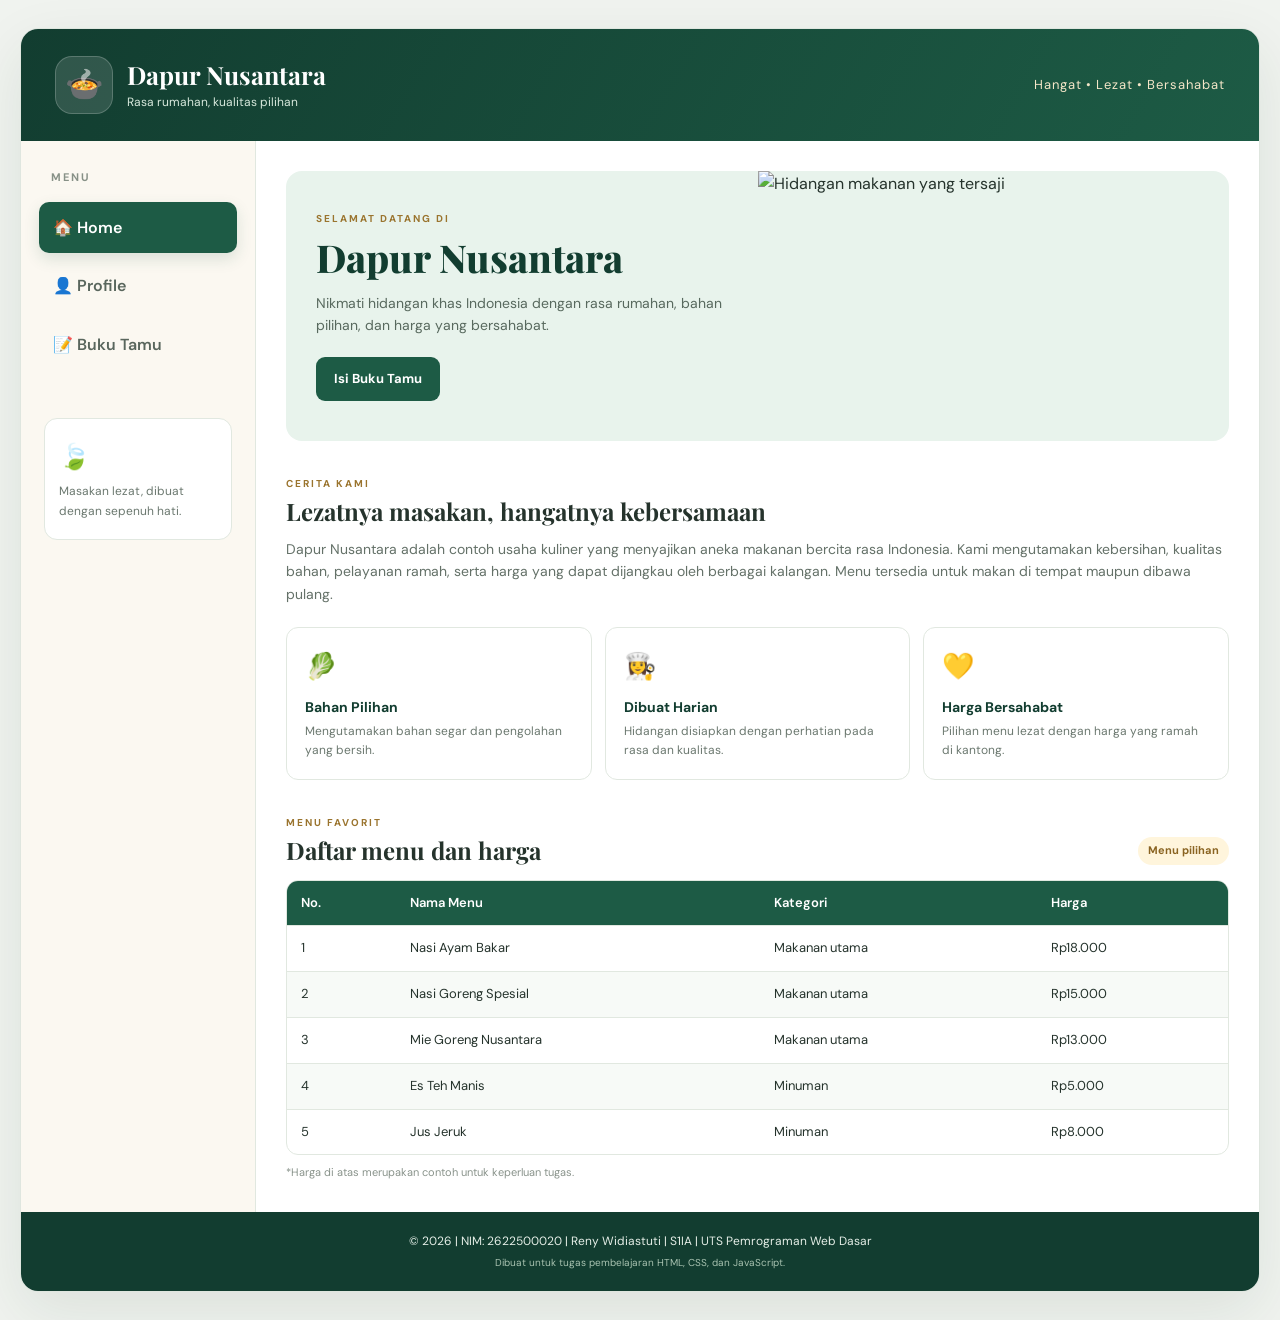
==== pertemuan-08/index.html @ 3491d7ad "membuat website dan menambahkan readme pada p8" ====
<!DOCTYPE html>
<html lang="id">
<head>
  <meta charset="UTF-8">
  <meta name="viewport" content="width=device-width, initial-scale=1.0">
  <title>Web Dapur Nusantara | Usaha Kuliner</title>

  <!-- CSS digabung langsung di file HTML -->
  <style>
    @import url('https://fonts.googleapis.com/css2?family=DM+Sans:wght@400;500;600;700&family=Playfair+Display:wght@600;700;800&display=swap');

    :root {
      --green: #1d5b45;
      --green-dark: #123d30;
      --green-light: #e8f3ec;
      --cream: #fbf8f1;
      --ink: #25332c;
      --muted: #6b786f;
      --border: #e1e8e0;
    }

    * { box-sizing: border-box; }
    html { scroll-behavior: smooth; }
    body {
      margin: 0;
      background: #f0f3ef;
      color: var(--ink);
      font-family: 'DM Sans', Arial, sans-serif;
      line-height: 1.6;
    }
    button, input, textarea, select { font: inherit; }
    button { cursor: pointer; }

    .website {
      max-width: 1240px;
      margin: 28px auto;
      background: white;
      border: 1px solid #dfe6df;
      border-radius: 18px;
      overflow: hidden;
      box-shadow: 0 20px 60px rgba(23, 53, 37, .09);
    }
    .header {
      min-height: 112px;
      display: flex;
      align-items: center;
      justify-content: space-between;
      gap: 20px;
      padding: 24px 34px;
      color: white;
      background: linear-gradient(120deg, var(--green-dark), var(--green));
    }
    .brand {
      display: flex;
      align-items: center;
      gap: 14px;
      color: inherit;
      text-decoration: none;
    }
    .brand-logo {
      display: grid;
      place-items: center;
      width: 58px;
      height: 58px;
      border-radius: 17px;
      background: rgba(255,255,255,.13);
      font-size: 31px;
      border: 1px solid rgba(255,255,255,.2);
    }
    .brand strong {
      display: block;
      font: 700 25px 'Playfair Display', Georgia, serif;
    }
    .brand small {
      display: block;
      color: #d8e9dd;
      font-size: 12px;
      margin-top: 2px;
    }
    .header-tagline {
      color: #f4e6c8;
      font-size: 13px;
      letter-spacing: 1px;
    }
    .page-layout {
      display: grid;
      grid-template-columns: 235px minmax(0, 1fr);
      min-height: 650px;
    }
    .sidebar {
      background: var(--cream);
      border-right: 1px solid var(--border);
      padding: 28px 18px;
    }
    .sidebar h2 {
      margin: 0 12px 15px;
      font-size: 11px;
      color: #879187;
      letter-spacing: 2px;
    }
    .sidebar ul { list-style: none; margin: 0; padding: 0; }
    .sidebar li { margin: 7px 0; }
    .nav-link {
      width: 100%;
      border: 0;
      background: transparent;
      color: #59665d;
      text-align: left;
      padding: 13px 14px;
      border-radius: 10px;
      font-weight: 600;
      transition: .2s ease;
    }
    .nav-link:hover {
      background: #edf3ed;
      color: var(--green);
      transform: translateX(2px);
    }
    .nav-link.active {
      background: var(--green);
      color: white;
      box-shadow: 0 6px 15px #1d5b4525;
    }
    .sidebar-note {
      margin: 48px 5px 0;
      padding: 18px 14px;
      background: white;
      border: 1px solid var(--border);
      border-radius: 13px;
      color: var(--muted);
      font-size: 12px;
    }
    .sidebar-note span { font-size: 25px; }
    .sidebar-note p { margin: 5px 0 0; }
    .content { padding: 30px; min-width: 0; }
    .page { display: none; animation: fadeUp .35s ease both; }
    .page.active { display: block; }
    @keyframes fadeUp {
      from { opacity: 0; transform: translateY(8px); }
      to { opacity: 1; transform: translateY(0); }
    }
    .hero {
      display: grid;
      grid-template-columns: 1fr 1fr;
      overflow: hidden;
      border-radius: 16px;
      background: var(--green-light);
      min-height: 270px;
      margin-bottom: 35px;
    }
    .hero-copy { padding: 30px; align-self: center; }
    .eyebrow {
      display: block;
      color: #9a742e;
      font-size: 10px;
      font-weight: 700;
      letter-spacing: 2px;
    }
    .hero h1, .page-title h1 {
      font: 800 clamp(28px, 3vw, 42px)/1.15 'Playfair Display', Georgia, serif;
      color: var(--green-dark);
      margin: 8px 0 13px;
    }
    .hero p { color: #58695e; font-size: 14px; max-width: 430px; margin: 0 0 20px; }
    .hero img {
      width: 100%;
      height: 100%;
      min-height: 270px;
      max-height: 340px;
      object-fit: cover;
    }
    .primary-button, .secondary-button {
      display: inline-flex;
      align-items: center;
      justify-content: center;
      border-radius: 9px;
      padding: 11px 17px;
      border: 1px solid transparent;
      font-weight: 700;
      font-size: 13px;
      transition: .2s ease;
    }
    .primary-button { color: white; background: var(--green); }
    .primary-button:hover { background: var(--green-dark); transform: translateY(-1px); }
    .secondary-button { background: white; color: var(--green); border-color: #cddbcf; }
    .secondary-button:hover { background: var(--green-light); }
    .section-heading {
      display: flex;
      align-items: end;
      justify-content: space-between;
      gap: 12px;
      margin: 0 0 12px;
    }
    .section-heading h2 {
      margin: 4px 0 0;
      font: 700 24px/1.25 'Playfair Display', Georgia, serif;
    }
    .intro { color: #647168; font-size: 14px; margin: 0 0 22px; }
    .feature-grid {
      display: grid;
      grid-template-columns: repeat(3, 1fr);
      gap: 13px;
      margin: 22px 0 35px;
    }
    .feature-card {
      padding: 18px;
      border: 1px solid var(--border);
      border-radius: 12px;
      background: #fff;
    }
    .feature-card span { font-size: 26px; }
    .feature-card h3 { margin: 8px 0 4px; font-size: 14px; color: var(--green-dark); }
    .feature-card p { margin: 0; color: var(--muted); font-size: 12px; }
    .menu-heading { margin-top: 12px; margin-bottom: 15px; }
    .pill {
      border-radius: 99px;
      padding: 5px 10px;
      background: #fff5dc;
      color: #8a6422;
      font-size: 11px;
      font-weight: 700;
      white-space: nowrap;
    }
    .table-wrap { overflow-x: auto; border: 1px solid var(--border); border-radius: 12px; }
    table { border-collapse: collapse; width: 100%; min-width: 490px; font-size: 13px; }
    th { text-align: left; background: var(--green); color: white; font-weight: 600; }
    th, td { padding: 12px 14px; border-bottom: 1px solid var(--border); }
    tbody tr:nth-child(even) { background: #f7faf7; }
    tbody tr:last-child td { border-bottom: 0; }
    tbody tr:hover { background: #edf5ee; }
    .small-note { color: #89938b; font-size: 11px; margin: 9px 0 0; }
    .page-title { margin: 4px 0 25px; }
    .page-title h1 { margin-bottom: 7px; }
    .page-title p { margin: 0; color: var(--muted); font-size: 14px; }
    .profile-card {
      display: grid;
      grid-template-columns: minmax(180px, .75fr) 1.25fr;
      gap: 25px;
      padding: 23px;
      border: 1px solid var(--border);
      border-radius: 15px;
      background: #fff;
    }
    .profile-photo { position: relative; align-self: start; }
    .profile-photo img {
      display: block;
      width: 100%;
      aspect-ratio: 4 / 5;
      object-fit: cover;
      border-radius: 12px;
      background: var(--green-light);
    }
    .profile-photo span {
      display: block;
      margin-top: 8px;
      color: #879187;
      font-size: 10px;
      text-align: center;
    }
    .profile-info h2 {
      margin: 0 0 10px;
      color: var(--green-dark);
      font: 700 24px 'Playfair Display', Georgia, serif;
    }
    .profile-info .intro { margin-bottom: 15px; }
    dl { margin: 0; }
    dl div {
      display: grid;
      grid-template-columns: 130px 1fr;
      gap: 10px;
      padding: 9px 0;
      border-bottom: 1px solid #edf0eb;
      font-size: 12px;
    }
    dt { color: #7b877d; }
    dd { margin: 0; font-weight: 600; }
    .edit-hint {
      margin: 15px 0 0;
      padding: 10px;
      border-radius: 8px;
      background: #fff6e4;
      color: #80632b;
      font-size: 11px;
    }
    .registration-form {
      padding: 24px;
      border: 1px solid var(--border);
      border-radius: 15px;
      background: #fff;
    }
    .form-grid { display: grid; grid-template-columns: 1fr 1fr; gap: 18px; }
    .form-grid label {
      display: flex;
      flex-direction: column;
      gap: 7px;
      color: #46564b;
      font-size: 12px;
      font-weight: 700;
    }
    .form-grid input:not([type="checkbox"]), .form-grid textarea, .form-grid select {
      width: 100%;
      border: 1px solid #dce5dc;
      border-radius: 8px;
      padding: 11px 12px;
      outline: none;
      background: #fbfcfa;
      color: var(--ink);
      font-size: 13px;
      font-weight: 400;
      transition: border .2s, box-shadow .2s;
    }
    .form-grid input:focus, .form-grid textarea:focus, .form-grid select:focus {
      border-color: #5e9b78;
      box-shadow: 0 0 0 3px #1d5b4514;
    }
    .full-width { grid-column: 1 / -1; }
    .form-grid .checkbox-label {
      display: flex;
      flex-direction: row;
      align-items: center;
      font-weight: 500;
    }
    .checkbox-label input { accent-color: var(--green); }
    .form-actions { display: flex; flex-wrap: wrap; gap: 10px; margin-top: 22px; }
    .form-message { margin: 12px 0 0; color: var(--green); font-weight: 700; font-size: 13px; }
    .footer {
      padding: 20px 25px;
      background: var(--green-dark);
      color: #e5eee7;
      text-align: center;
    }
    .footer p { margin: 0; font-size: 12px; }
    .footer small { display: block; color: #a9c3b1; font-size: 10px; margin-top: 4px; }

    @media (max-width: 760px) {
      .website { margin: 0; border-radius: 0; border: 0; }
      .header { padding: 20px; align-items: flex-start; }
      .brand strong { font-size: 20px; }
      .header-tagline { display: none; }
      .page-layout { grid-template-columns: 1fr; }
      .sidebar { padding: 13px 15px; border-right: 0; border-bottom: 1px solid var(--border); }
      .sidebar h2, .sidebar-note { display: none; }
      .sidebar ul { display: flex; gap: 6px; }
      .sidebar li { flex: 1; margin: 0; }
      .nav-link { text-align: center; padding: 10px 5px; font-size: 12px; }
      .content { padding: 18px; }
      .hero { grid-template-columns: 1fr; }
      .hero-copy { padding: 24px; }
      .hero img { min-height: 190px; max-height: 220px; }
      .feature-grid { grid-template-columns: 1fr; }
      .profile-card { grid-template-columns: 1fr; }
      .profile-photo { max-width: 260px; margin: 0 auto; }
      .form-grid { grid-template-columns: 1fr; }
      .full-width { grid-column: auto; }
      dl div { grid-template-columns: 115px 1fr; }
      .footer { padding: 18px 14px; }
    }
  </style>
</head>
<body>
  <div class="website">
    <!-- HEADER -->
    <header class="header">
      <a class="brand" href="#" aria-label="Dapur Nusantara">
        <span class="brand-logo">🍲</span>
        <span>
          <strong>Dapur Nusantara</strong>
          <small>Rasa rumahan, kualitas pilihan</small>
        </span>
      </a>
      <div class="header-tagline">Hangat • Lezat • Bersahabat</div>
    </header>

    <div class="page-layout">
      <!-- NAVIGASI: menggunakan tag list ul dan li -->
      <nav class="sidebar" aria-label="Navigasi utama">
        <h2>MENU</h2>
        <ul>
          <li><button class="nav-link active" data-page="home">🏠 Home</button></li>
          <li><button class="nav-link" data-page="profile">👤 Profile</button></li>
          <li><button class="nav-link" data-page="bukutamu">📝 Buku Tamu</button></li>
        </ul>
        <div class="sidebar-note">
          <span>🍃</span>
          <p>Masakan lezat, dibuat dengan sepenuh hati.</p>
        </div>
      </nav>

      <!-- KONTEN WEBSITE -->
      <main class="content">
        <!-- HALAMAN HOME -->
        <section class="page active" id="home">
          <div class="hero">
            <div class="hero-copy">
              <span class="eyebrow">SELAMAT DATANG DI</span>
              <h1>Dapur Nusantara</h1>
              <p>Nikmati hidangan khas Indonesia dengan rasa rumahan, bahan pilihan, dan harga yang bersahabat.</p>
              <button class="primary-button" data-go="bukutamu">Isi Buku Tamu</button>
            </div>
            <img src="https://images.unsplash.com/photo-1547592180-85f173990554?auto=format&fit=crop&w=1000&q=85" alt="Hidangan makanan yang tersaji">
          </div>

          <div class="section-heading">
            <div>
              <span class="eyebrow">CERITA KAMI</span>
              <h2>Lezatnya masakan, hangatnya kebersamaan</h2>
            </div>
          </div>
          <p class="intro">Dapur Nusantara adalah contoh usaha kuliner yang menyajikan aneka makanan bercita rasa Indonesia. Kami mengutamakan kebersihan, kualitas bahan, pelayanan ramah, serta harga yang dapat dijangkau oleh berbagai kalangan. Menu tersedia untuk makan di tempat maupun dibawa pulang.</p>

          <div class="feature-grid">
            <article class="feature-card"><span>🥬</span><h3>Bahan Pilihan</h3><p>Mengutamakan bahan segar dan pengolahan yang bersih.</p></article>
            <article class="feature-card"><span>👩‍🍳</span><h3>Dibuat Harian</h3><p>Hidangan disiapkan dengan perhatian pada rasa dan kualitas.</p></article>
            <article class="feature-card"><span>💛</span><h3>Harga Bersahabat</h3><p>Pilihan menu lezat dengan harga yang ramah di kantong.</p></article>
          </div>

          <div class="section-heading menu-heading">
            <div><span class="eyebrow">MENU FAVORIT</span><h2>Daftar menu dan harga</h2></div>
            <span class="pill">Menu pilihan</span>
          </div>
          <div class="table-wrap">
            <table>
              <thead><tr><th>No.</th><th>Nama Menu</th><th>Kategori</th><th>Harga</th></tr></thead>
              <tbody>
                <tr><td>1</td><td>Nasi Ayam Bakar</td><td>Makanan utama</td><td>Rp18.000</td></tr>
                <tr><td>2</td><td>Nasi Goreng Spesial</td><td>Makanan utama</td><td>Rp15.000</td></tr>
                <tr><td>3</td><td>Mie Goreng Nusantara</td><td>Makanan utama</td><td>Rp13.000</td></tr>
                <tr><td>4</td><td>Es Teh Manis</td><td>Minuman</td><td>Rp5.000</td></tr>
                <tr><td>5</td><td>Jus Jeruk</td><td>Minuman</td><td>Rp8.000</td></tr>
              </tbody>
            </table>
          </div>
          <p class="small-note">*Harga di atas merupakan contoh untuk keperluan tugas.</p>
        </section>

        <!-- HALAMAN PROFILE -->
        <section class="page" id="profile">
          <div class="page-title">
            <span class="eyebrow">TENTANG PEMILIK</span>
            <h1>Profile Pemilik</h1>
            <p>Perkenalan singkat pemilik website usaha.</p>
          </div>
          <div class="profile-card">
            <div class="profile-photo">
              <img src="img/foto-profil.JPEG" alt="Contoh foto profil pemilik">
              <span>Ganti foto ini dengan foto Anda</span>
            </div>
            <div class="profile-info">
              <h2>Biodata Pemilik</h2>
              <p class="intro">Halo! Saya adalah pemilik website Dapur Nusantara. Website ini dibuat sebagai latihan membangun website bisnis menggunakan HTML, CSS, dan JavaScript.</p>
              <dl>
                <div><dt>Nama</dt><dd>Reni Widiastuti</dd></div>
                <div><dt>Tempat, Tgl Lahir</dt><dd>Muntok, 21 Januari 2007</dd></div>
                <div><dt>Agama</dt><dd>Islam</dd></div>
                <div><dt>Alamat</dt><dd>Bangka Barat, Muntok</dd></div>
              </dl>
              <p class="edit-hint">Ubah data dalam tanda kurung siku dan ganti foto contoh dengan foto Anda sendiri.</p>
            </div>
          </div>
        </section>

        <!-- HALAMAN BUKU TAMU -->
        <section class="page" id="bukutamu">
          <div class="page-title">
            <span class="eyebrow">BUKU TAMU</span>
            <h1>Buku Tamu</h1>
            <p>Silakan isi buku tamu Dapur Nusantara dengan data dan pesan Anda.</p>
          </div>

          <form id="guestbookForm" class="registration-form">
            <div class="form-grid">
              <label>Nama
                <input type="text" name="nama" placeholder="Masukkan nama Anda" required>
              </label>

              <label>Email
                <input type="email" name="email" placeholder="nama@email.com" required>
              </label>

              <label>Nohp
                <input type="tel" name="nohp" placeholder="Masukkan nomor handphone" required>
              </label>

              <label>Bidang
                <select name="bidang" required>
                  <option value="">Pilih bidang</option>
                  <option>Kuliner</option>
                  <option>Pendidikan</option>
                  <option>Teknologi</option>
                  <option>Bisnis</option>
                  <option>Lainnya</option>
                </select>
              </label>

              <label class="full-width">Pesan
                <textarea name="pesan" rows="4" placeholder="Tuliskan pesan Anda..." required></textarea>
              </label>
            </div>

            <div class="form-actions">
              <button class="primary-button" type="submit">Kirim Buku Tamu</button>
              <button class="secondary-button" type="reset">Reset Form</button>
            </div>

            <p id="guestbookMessage" class="form-message" role="status"></p>
            <p class="small-note">Form ini merupakan demonstrasi front-end. Data belum disimpan ke database.</p>
          </form>
        </section>
      </main>
    </div>

    <!-- FOOTER -->
    <footer class="footer">
      <p>© <span id="year"></span> | NIM: 2622500020 | Reny Widiastuti | S1IA | UTS Pemrograman Web Dasar</p>
      <small>Dibuat untuk tugas pembelajaran HTML, CSS, dan JavaScript.</small>
    </footer>
  </div>

  <!-- JavaScript digabung langsung di file HTML -->
  <script>
    // Mengganti halaman berdasarkan menu navigasi yang diklik.
    const navLinks = document.querySelectorAll(".nav-link");
    const pages = document.querySelectorAll(".page");

    function showPage(pageId) {
      pages.forEach((page) => {
        page.classList.toggle("active", page.id === pageId);
      });

      navLinks.forEach((link) => {
        link.classList.toggle("active", link.dataset.page === pageId);
      });

      window.scrollTo({ top: 0, behavior: "smooth" });
    }

    navLinks.forEach((link) => {
      link.addEventListener("click", () => showPage(link.dataset.page));
    });

    // Tombol pada halaman Home menuju halaman Registrasi.
    document.querySelectorAll("[data-go]").forEach((button) => {
      button.addEventListener("click", () => showPage(button.dataset.go));
    });

    // Menampilkan tahun secara otomatis di footer.
    document.getElementById("year").textContent = new Date().getFullYear();

    // Demo buku tamu: memeriksa input lalu menampilkan pesan tanpa server.
    const guestbookForm = document.getElementById("guestbookForm");
    const guestbookMessage = document.getElementById("guestbookMessage");

    guestbookForm.addEventListener("submit", (event) => {
      event.preventDefault();
      const formData = new FormData(guestbookForm);
      const guestName = formData.get("nama").trim();

      guestbookMessage.textContent =
        `Terima kasih, ${guestName}! Pesan Anda berhasil diperiksa (demo).`;
      guestbookForm.reset();
    });

    guestbookForm.addEventListener("reset", () => {
      guestbookMessage.textContent = "";
    });
  </script>
</body>
</html>
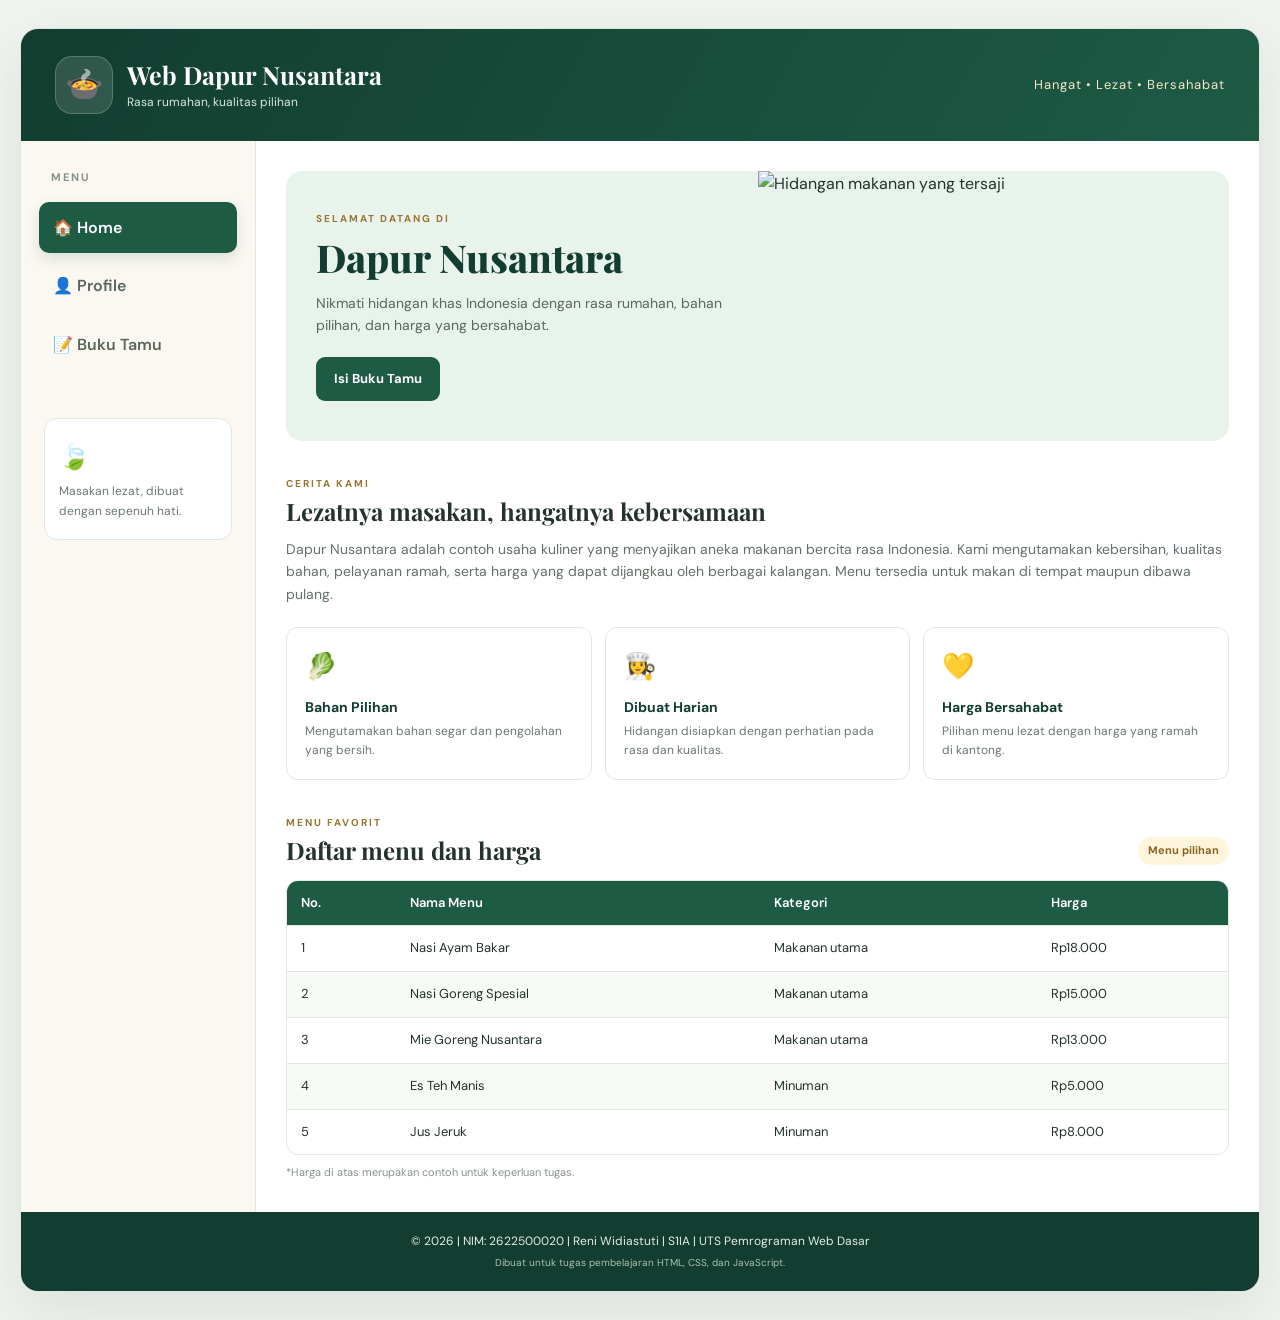
==== commit a7eaf8fc: "memperbaiki index.html" ====
--- a/pertemuan-08/index.html
+++ b/pertemuan-08/index.html
@@ -3,7 +3,7 @@
 <head>
   <meta charset="UTF-8">
   <meta name="viewport" content="width=device-width, initial-scale=1.0">
-  <title>Web Dapur Nusantara | Usaha Kuliner</title>
+  <title>Dapur Nusantara | Usaha Kuliner</title>
 
   <!-- CSS digabung langsung di file HTML -->
   <style>
@@ -364,7 +364,7 @@
       <a class="brand" href="#" aria-label="Dapur Nusantara">
         <span class="brand-logo">🍲</span>
         <span>
-          <strong>Dapur Nusantara</strong>
+          <strong>Web Dapur Nusantara</strong>
           <small>Rasa rumahan, kualitas pilihan</small>
         </span>
       </a>
@@ -511,7 +511,7 @@
 
     <!-- FOOTER -->
     <footer class="footer">
-      <p>© <span id="year"></span> | NIM: 2622500020 | Reny Widiastuti | S1IA | UTS Pemrograman Web Dasar</p>
+      <p>© <span id="year"></span> | NIM: 2622500020 | Reni Widiastuti | S1IA | UTS Pemrograman Web Dasar</p>
       <small>Dibuat untuk tugas pembelajaran HTML, CSS, dan JavaScript.</small>
     </footer>
   </div>
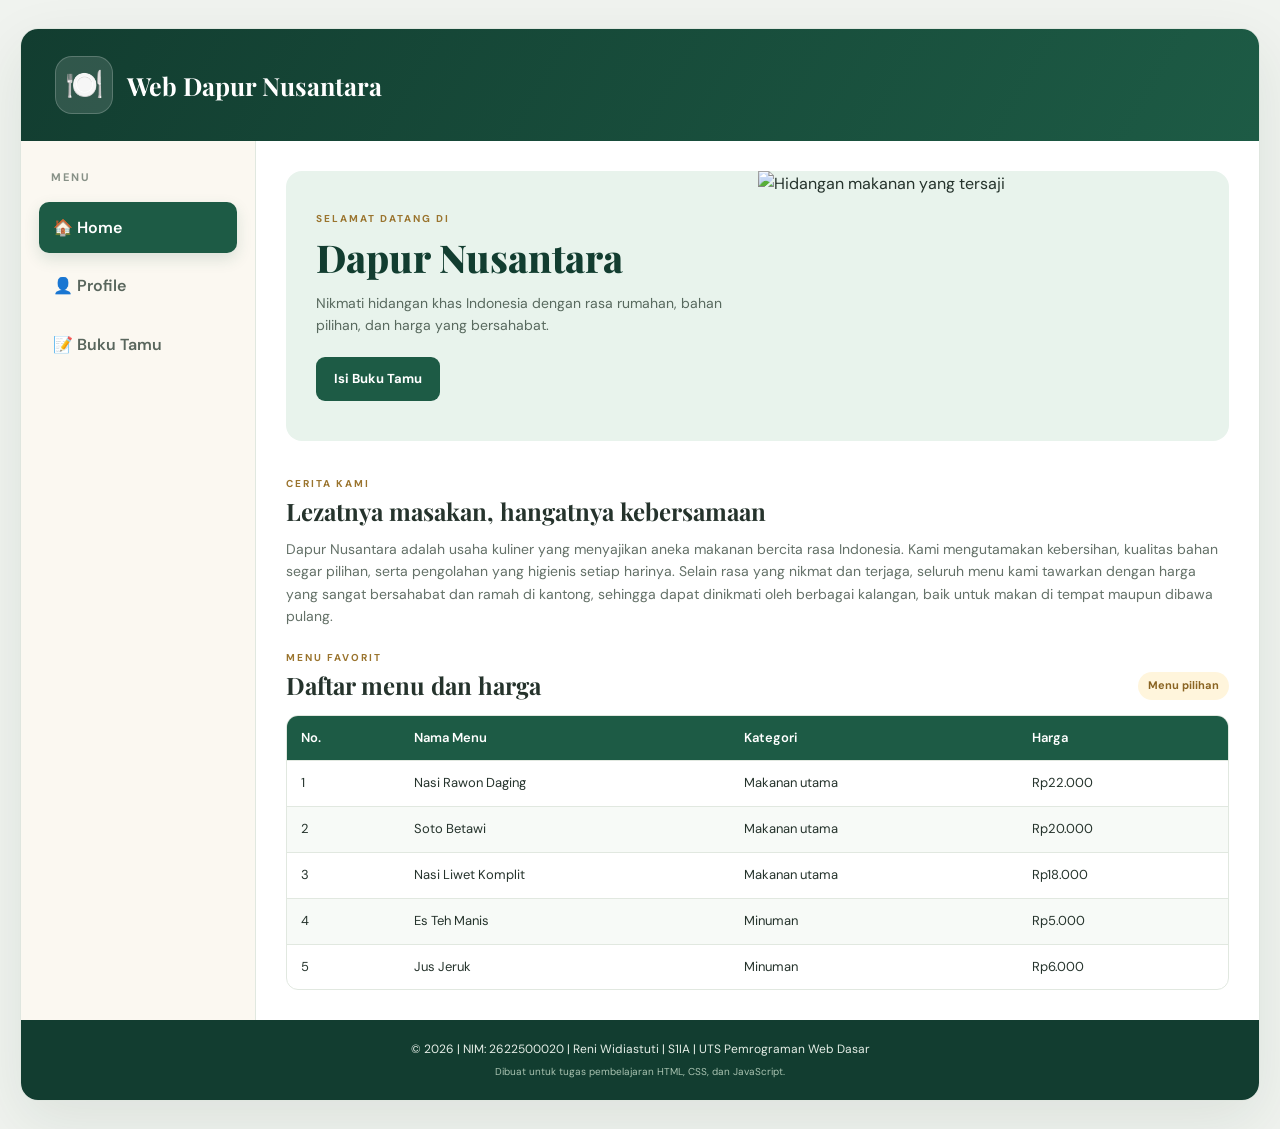
==== commit 9e841fdb: "memperbaiki index.html" ====
--- a/pertemuan-08/index.html
+++ b/pertemuan-08/index.html
@@ -3,7 +3,7 @@
 <head>
   <meta charset="UTF-8">
   <meta name="viewport" content="width=device-width, initial-scale=1.0">
-  <title>Dapur Nusantara | Usaha Kuliner</title>
+  <title>Dapur Nusantara | Warung Makan & Kuliner</title>
 
   <!-- CSS digabung langsung di file HTML -->
   <style>
@@ -362,13 +362,11 @@
     <!-- HEADER -->
     <header class="header">
       <a class="brand" href="#" aria-label="Dapur Nusantara">
-        <span class="brand-logo">🍲</span>
+        <span class="brand-logo">​🍽️</span>
         <span>
           <strong>Web Dapur Nusantara</strong>
-          <small>Rasa rumahan, kualitas pilihan</small>
         </span>
       </a>
-      <div class="header-tagline">Hangat • Lezat • Bersahabat</div>
     </header>
 
     <div class="page-layout">
@@ -380,10 +378,6 @@
           <li><button class="nav-link" data-page="profile">👤 Profile</button></li>
           <li><button class="nav-link" data-page="bukutamu">📝 Buku Tamu</button></li>
         </ul>
-        <div class="sidebar-note">
-          <span>🍃</span>
-          <p>Masakan lezat, dibuat dengan sepenuh hati.</p>
-        </div>
       </nav>
 
       <!-- KONTEN WEBSITE -->
@@ -406,14 +400,7 @@
               <h2>Lezatnya masakan, hangatnya kebersamaan</h2>
             </div>
           </div>
-          <p class="intro">Dapur Nusantara adalah contoh usaha kuliner yang menyajikan aneka makanan bercita rasa Indonesia. Kami mengutamakan kebersihan, kualitas bahan, pelayanan ramah, serta harga yang dapat dijangkau oleh berbagai kalangan. Menu tersedia untuk makan di tempat maupun dibawa pulang.</p>
-
-          <div class="feature-grid">
-            <article class="feature-card"><span>🥬</span><h3>Bahan Pilihan</h3><p>Mengutamakan bahan segar dan pengolahan yang bersih.</p></article>
-            <article class="feature-card"><span>👩‍🍳</span><h3>Dibuat Harian</h3><p>Hidangan disiapkan dengan perhatian pada rasa dan kualitas.</p></article>
-            <article class="feature-card"><span>💛</span><h3>Harga Bersahabat</h3><p>Pilihan menu lezat dengan harga yang ramah di kantong.</p></article>
-          </div>
-
+          <p class="intro">Dapur Nusantara adalah usaha kuliner yang menyajikan aneka makanan bercita rasa Indonesia. Kami mengutamakan kebersihan, kualitas bahan segar pilihan, serta pengolahan yang higienis setiap harinya. Selain rasa yang nikmat dan terjaga, seluruh menu kami tawarkan dengan harga yang sangat bersahabat dan ramah di kantong, sehingga dapat dinikmati oleh berbagai kalangan, baik untuk makan di tempat maupun dibawa pulang.</p>
           <div class="section-heading menu-heading">
             <div><span class="eyebrow">MENU FAVORIT</span><h2>Daftar menu dan harga</h2></div>
             <span class="pill">Menu pilihan</span>
@@ -422,15 +409,14 @@
             <table>
               <thead><tr><th>No.</th><th>Nama Menu</th><th>Kategori</th><th>Harga</th></tr></thead>
               <tbody>
-                <tr><td>1</td><td>Nasi Ayam Bakar</td><td>Makanan utama</td><td>Rp18.000</td></tr>
-                <tr><td>2</td><td>Nasi Goreng Spesial</td><td>Makanan utama</td><td>Rp15.000</td></tr>
-                <tr><td>3</td><td>Mie Goreng Nusantara</td><td>Makanan utama</td><td>Rp13.000</td></tr>
+                <tr><td>1</td><td>Nasi Rawon Daging</td><td>Makanan utama</td><td>Rp22.000</td></tr>
+                <tr><td>2</td><td>Soto Betawi</td><td>Makanan utama</td><td>Rp20.000</td></tr>
+                <tr><td>3</td><td>Nasi Liwet Komplit</td><td>Makanan utama</td><td>Rp18.000</td></tr>
                 <tr><td>4</td><td>Es Teh Manis</td><td>Minuman</td><td>Rp5.000</td></tr>
-                <tr><td>5</td><td>Jus Jeruk</td><td>Minuman</td><td>Rp8.000</td></tr>
+                <tr><td>5</td><td>Jus Jeruk</td><td>Minuman</td><td>Rp6.000</td></tr>
               </tbody>
             </table>
           </div>
-          <p class="small-note">*Harga di atas merupakan contoh untuk keperluan tugas.</p>
         </section>
 
         <!-- HALAMAN PROFILE -->
@@ -481,17 +467,6 @@
                 <input type="tel" name="nohp" placeholder="Masukkan nomor handphone" required>
               </label>
 
-              <label>Bidang
-                <select name="bidang" required>
-                  <option value="">Pilih bidang</option>
-                  <option>Kuliner</option>
-                  <option>Pendidikan</option>
-                  <option>Teknologi</option>
-                  <option>Bisnis</option>
-                  <option>Lainnya</option>
-                </select>
-              </label>
-
               <label class="full-width">Pesan
                 <textarea name="pesan" rows="4" placeholder="Tuliskan pesan Anda..." required></textarea>
               </label>
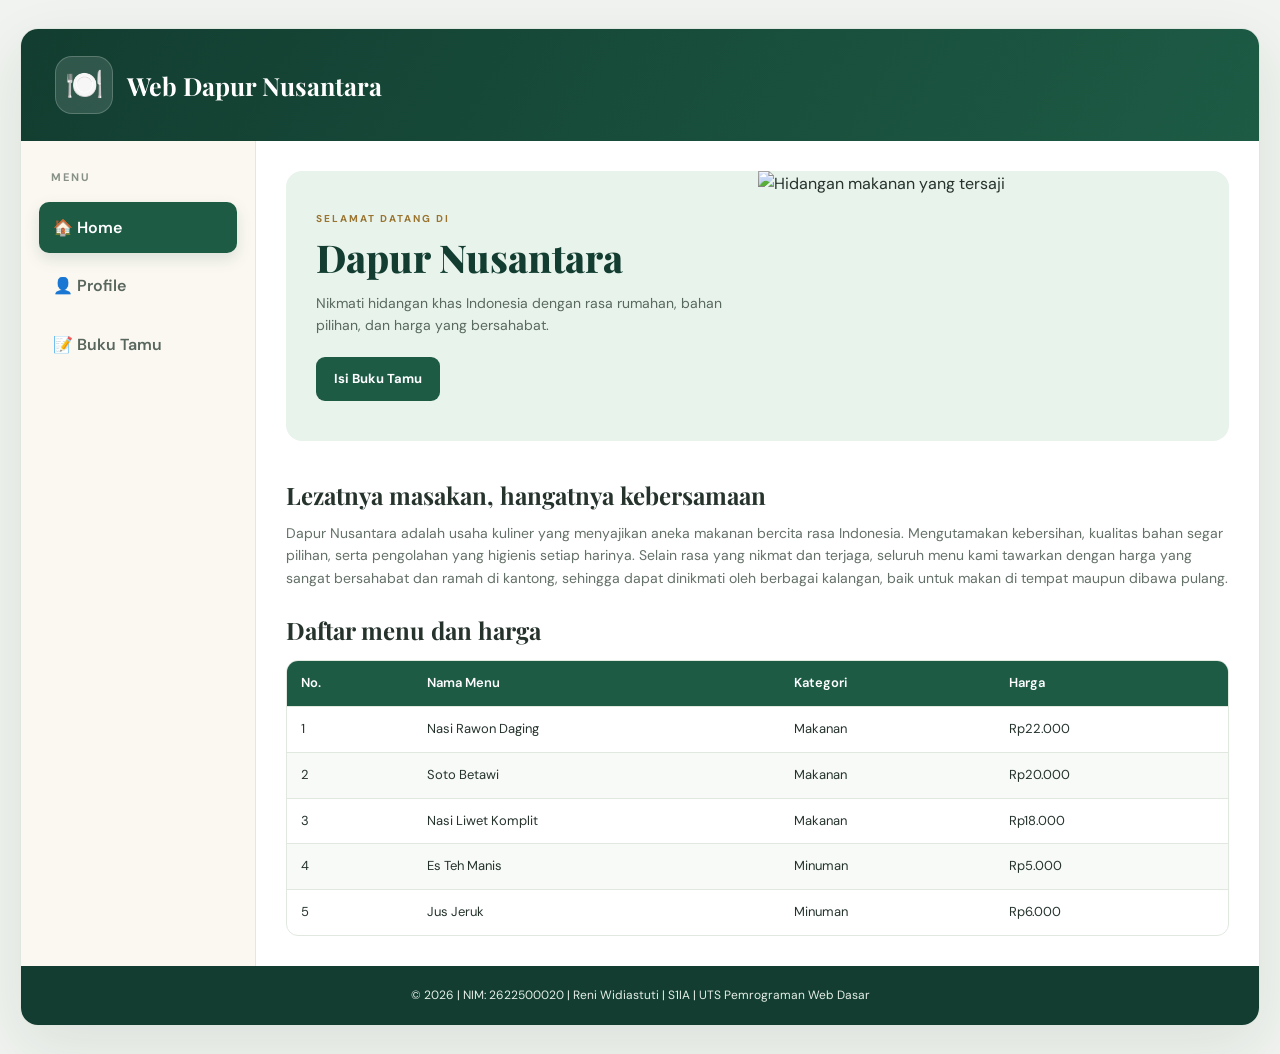
==== commit ff5b7031: "memperbaiki index.html" ====
--- a/pertemuan-08/index.html
+++ b/pertemuan-08/index.html
@@ -396,22 +396,20 @@
 
           <div class="section-heading">
             <div>
-              <span class="eyebrow">CERITA KAMI</span>
               <h2>Lezatnya masakan, hangatnya kebersamaan</h2>
             </div>
           </div>
-          <p class="intro">Dapur Nusantara adalah usaha kuliner yang menyajikan aneka makanan bercita rasa Indonesia. Kami mengutamakan kebersihan, kualitas bahan segar pilihan, serta pengolahan yang higienis setiap harinya. Selain rasa yang nikmat dan terjaga, seluruh menu kami tawarkan dengan harga yang sangat bersahabat dan ramah di kantong, sehingga dapat dinikmati oleh berbagai kalangan, baik untuk makan di tempat maupun dibawa pulang.</p>
+          <p class="intro">Dapur Nusantara adalah usaha kuliner yang menyajikan aneka makanan bercita rasa Indonesia. Mengutamakan kebersihan, kualitas bahan segar pilihan, serta pengolahan yang higienis setiap harinya. Selain rasa yang nikmat dan terjaga, seluruh menu kami tawarkan dengan harga yang sangat bersahabat dan ramah di kantong, sehingga dapat dinikmati oleh berbagai kalangan, baik untuk makan di tempat maupun dibawa pulang.</p>
           <div class="section-heading menu-heading">
-            <div><span class="eyebrow">MENU FAVORIT</span><h2>Daftar menu dan harga</h2></div>
-            <span class="pill">Menu pilihan</span>
+            <div><h2>Daftar menu dan harga</h2></div>
           </div>
           <div class="table-wrap">
             <table>
               <thead><tr><th>No.</th><th>Nama Menu</th><th>Kategori</th><th>Harga</th></tr></thead>
               <tbody>
-                <tr><td>1</td><td>Nasi Rawon Daging</td><td>Makanan utama</td><td>Rp22.000</td></tr>
-                <tr><td>2</td><td>Soto Betawi</td><td>Makanan utama</td><td>Rp20.000</td></tr>
-                <tr><td>3</td><td>Nasi Liwet Komplit</td><td>Makanan utama</td><td>Rp18.000</td></tr>
+                <tr><td>1</td><td>Nasi Rawon Daging</td><td>Makanan</td><td>Rp22.000</td></tr>
+                <tr><td>2</td><td>Soto Betawi</td><td>Makanan</td><td>Rp20.000</td></tr>
+                <tr><td>3</td><td>Nasi Liwet Komplit</td><td>Makanan</td><td>Rp18.000</td></tr>
                 <tr><td>4</td><td>Es Teh Manis</td><td>Minuman</td><td>Rp5.000</td></tr>
                 <tr><td>5</td><td>Jus Jeruk</td><td>Minuman</td><td>Rp6.000</td></tr>
               </tbody>
@@ -422,25 +420,21 @@
         <!-- HALAMAN PROFILE -->
         <section class="page" id="profile">
           <div class="page-title">
-            <span class="eyebrow">TENTANG PEMILIK</span>
             <h1>Profile Pemilik</h1>
-            <p>Perkenalan singkat pemilik website usaha.</p>
           </div>
           <div class="profile-card">
             <div class="profile-photo">
               <img src="img/foto-profil.JPEG" alt="Contoh foto profil pemilik">
-              <span>Ganti foto ini dengan foto Anda</span>
             </div>
             <div class="profile-info">
               <h2>Biodata Pemilik</h2>
-              <p class="intro">Halo! Saya adalah pemilik website Dapur Nusantara. Website ini dibuat sebagai latihan membangun website bisnis menggunakan HTML, CSS, dan JavaScript.</p>
+              <p class="intro">Halo! Selamat datang ya. Website ini khusus aku dedikasiin buat kamu yang suka banget sama kelezatan makanan tradisional nusantara.</p>
               <dl>
                 <div><dt>Nama</dt><dd>Reni Widiastuti</dd></div>
                 <div><dt>Tempat, Tgl Lahir</dt><dd>Muntok, 21 Januari 2007</dd></div>
                 <div><dt>Agama</dt><dd>Islam</dd></div>
                 <div><dt>Alamat</dt><dd>Bangka Barat, Muntok</dd></div>
               </dl>
-              <p class="edit-hint">Ubah data dalam tanda kurung siku dan ganti foto contoh dengan foto Anda sendiri.</p>
             </div>
           </div>
         </section>
@@ -448,7 +442,6 @@
         <!-- HALAMAN BUKU TAMU -->
         <section class="page" id="bukutamu">
           <div class="page-title">
-            <span class="eyebrow">BUKU TAMU</span>
             <h1>Buku Tamu</h1>
             <p>Silakan isi buku tamu Dapur Nusantara dengan data dan pesan Anda.</p>
           </div>
@@ -478,7 +471,7 @@
             </div>
 
             <p id="guestbookMessage" class="form-message" role="status"></p>
-            <p class="small-note">Form ini merupakan demonstrasi front-end. Data belum disimpan ke database.</p>
+            
           </form>
         </section>
       </main>
@@ -487,7 +480,6 @@
     <!-- FOOTER -->
     <footer class="footer">
       <p>© <span id="year"></span> | NIM: 2622500020 | Reni Widiastuti | S1IA | UTS Pemrograman Web Dasar</p>
-      <small>Dibuat untuk tugas pembelajaran HTML, CSS, dan JavaScript.</small>
     </footer>
   </div>
 
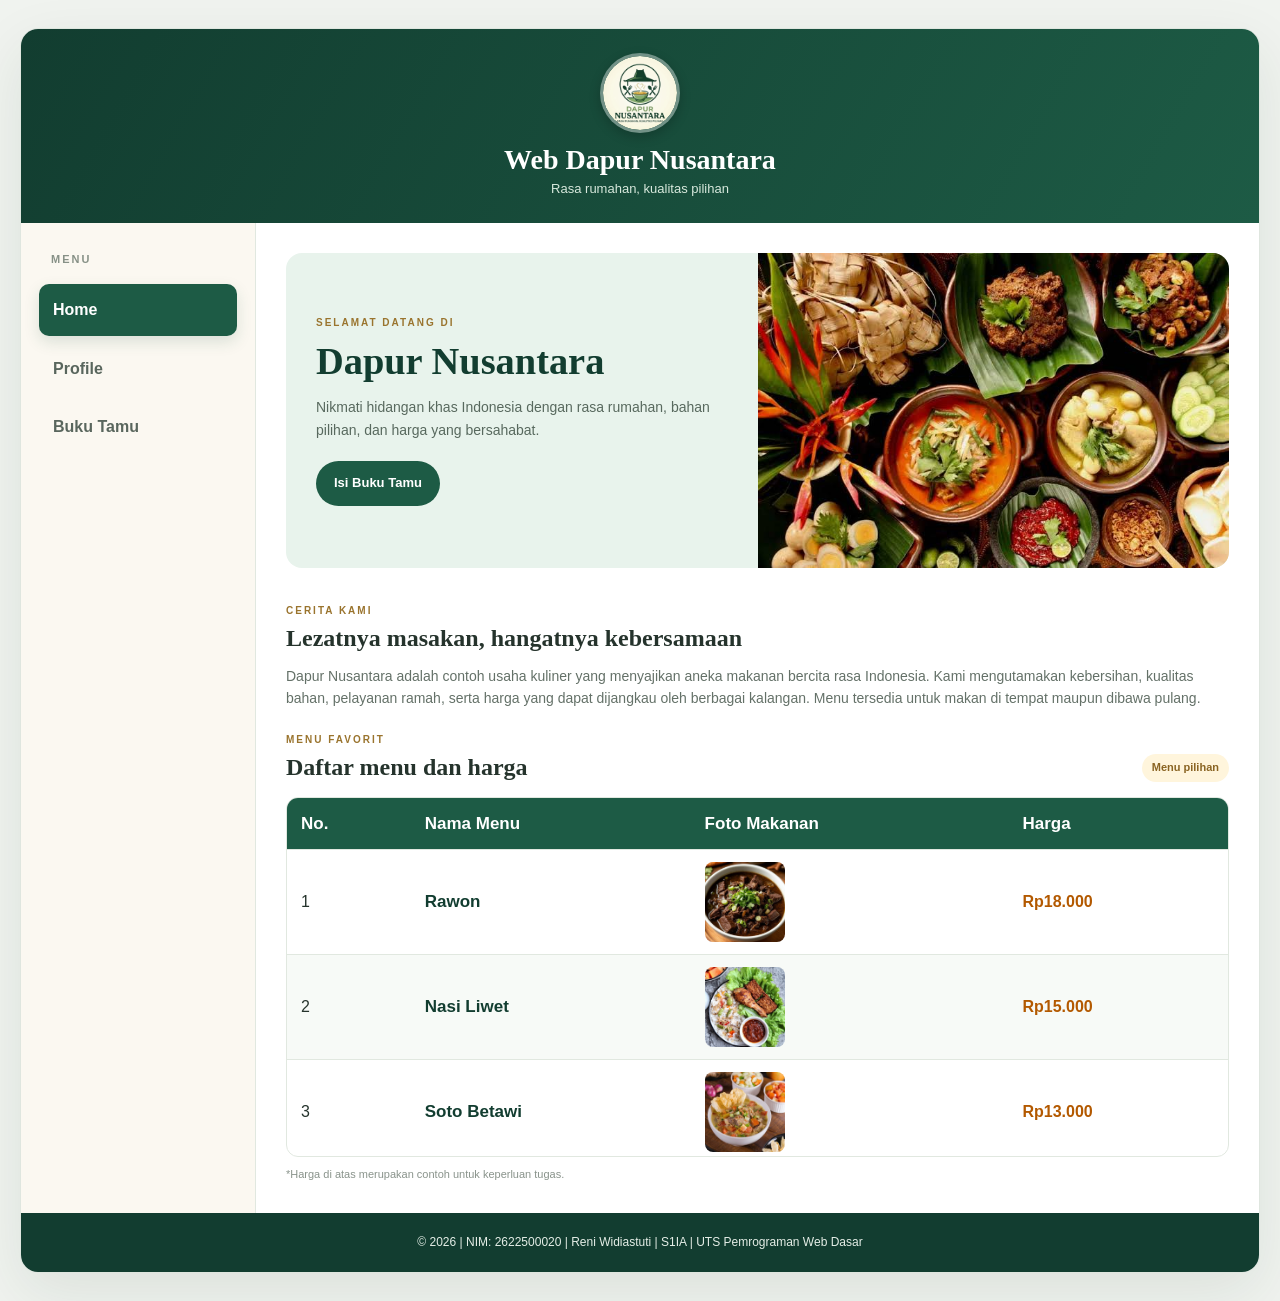
==== commit 22bcc3d3: "memperbaiki index.html" ====
--- a/pertemuan-08/index.html
+++ b/pertemuan-08/index.html
@@ -3,11 +3,10 @@
 <head>
   <meta charset="UTF-8">
   <meta name="viewport" content="width=device-width, initial-scale=1.0">
-  <title>Dapur Nusantara | Warung Makan & Kuliner</title>
+  <title>Dapur Nusantara | Usaha Kuliner</title>
 
   <!-- CSS digabung langsung di file HTML -->
   <style>
-    @import url('https://fonts.googleapis.com/css2?family=DM+Sans:wght@400;500;600;700&family=Playfair+Display:wght@600;700;800&display=swap');
 
     :root {
       --green: #1d5b45;
@@ -40,47 +39,58 @@
       overflow: hidden;
       box-shadow: 0 20px 60px rgba(23, 53, 37, .09);
     }
+
+    /* HEADER DI-CENTER DAN PERBAIKAN STYLING LOGO */
     .header {
-      min-height: 112px;
+      min-height: 140px;
       display: flex;
+      flex-direction: column;
       align-items: center;
-      justify-content: space-between;
-      gap: 20px;
+      justify-content: center;
+      gap: 12px;
       padding: 24px 34px;
       color: white;
       background: linear-gradient(120deg, var(--green-dark), var(--green));
+      text-align: center;
     }
     .brand {
       display: flex;
+      flex-direction: column;
       align-items: center;
-      gap: 14px;
+      gap: 10px;
       color: inherit;
       text-decoration: none;
     }
+    
+    /* UKURAN LOGO DIPERBAIKI */
     .brand-logo {
-      display: grid;
-      place-items: center;
-      width: 58px;
-      height: 58px;
-      border-radius: 17px;
+      display: flex;
+      align-items: center;
+      justify-content: center;
+      width: 80px;
+      height: 80px;
+      border-radius: 50%;
       background: rgba(255,255,255,.13);
-      font-size: 31px;
-      border: 1px solid rgba(255,255,255,.2);
-    }
+      border: 3px solid rgba(255,255,255,.3);
+      overflow: hidden;
+      box-shadow: 0 4px 12px rgba(0,0,0,0.2);
+    }
+    .brand-logo img {
+      width: 100%;
+      height: 100%;
+      object-fit: cover;
+      border-radius: 50%;
+    }
+
     .brand strong {
       display: block;
-      font: 700 25px 'Playfair Display', Georgia, serif;
+      font: 700 28px/1.2 'Playfair Display', Georgia, serif;
     }
     .brand small {
       display: block;
       color: #d8e9dd;
-      font-size: 12px;
+      font-size: 13px;
       margin-top: 2px;
-    }
-    .header-tagline {
-      color: #f4e6c8;
-      font-size: 13px;
-      letter-spacing: 1px;
     }
     .page-layout {
       display: grid;
@@ -121,17 +131,6 @@
       color: white;
       box-shadow: 0 6px 15px #1d5b4525;
     }
-    .sidebar-note {
-      margin: 48px 5px 0;
-      padding: 18px 14px;
-      background: white;
-      border: 1px solid var(--border);
-      border-radius: 13px;
-      color: var(--muted);
-      font-size: 12px;
-    }
-    .sidebar-note span { font-size: 25px; }
-    .sidebar-note p { margin: 5px 0 0; }
     .content { padding: 30px; min-width: 0; }
     .page { display: none; animation: fadeUp .35s ease both; }
     .page.active { display: block; }
@@ -173,7 +172,7 @@
       display: inline-flex;
       align-items: center;
       justify-content: center;
-      border-radius: 9px;
+      border-radius: 99px;
       padding: 11px 17px;
       border: 1px solid transparent;
       font-weight: 700;
@@ -196,21 +195,6 @@
       font: 700 24px/1.25 'Playfair Display', Georgia, serif;
     }
     .intro { color: #647168; font-size: 14px; margin: 0 0 22px; }
-    .feature-grid {
-      display: grid;
-      grid-template-columns: repeat(3, 1fr);
-      gap: 13px;
-      margin: 22px 0 35px;
-    }
-    .feature-card {
-      padding: 18px;
-      border: 1px solid var(--border);
-      border-radius: 12px;
-      background: #fff;
-    }
-    .feature-card span { font-size: 26px; }
-    .feature-card h3 { margin: 8px 0 4px; font-size: 14px; color: var(--green-dark); }
-    .feature-card p { margin: 0; color: var(--muted); font-size: 12px; }
     .menu-heading { margin-top: 12px; margin-bottom: 15px; }
     .pill {
       border-radius: 99px;
@@ -221,13 +205,58 @@
       font-weight: 700;
       white-space: nowrap;
     }
-    .table-wrap { overflow-x: auto; border: 1px solid var(--border); border-radius: 12px; }
-    table { border-collapse: collapse; width: 100%; min-width: 490px; font-size: 13px; }
-    th { text-align: left; background: var(--green); color: white; font-weight: 600; }
-    th, td { padding: 12px 14px; border-bottom: 1px solid var(--border); }
+
+    /* FITUR SCROLL MENU KULINER */
+    .table-wrap { 
+      overflow-x: auto; 
+      overflow-y: auto; 
+      max-height: 360px;
+      border: 1px solid var(--border); 
+      border-radius: 12px; 
+    }
+    /* Sticky Header saat di-scroll */
+    th { 
+      text-align: left; 
+      background: var(--green); 
+      color: white; 
+      font-weight: 700; 
+      font-size: 17px; 
+      position: sticky; 
+      top: 0; 
+      z-index: 2; 
+    }
+    /* Styling Scrollbar */
+    .table-wrap::-webkit-scrollbar { width: 6px; height: 6px; }
+    .table-wrap::-webkit-scrollbar-track { background: #f1f1f1; border-radius: 10px; }
+    .table-wrap::-webkit-scrollbar-thumb { background: #1d5b45; border-radius: 10px; }
+    .table-wrap::-webkit-scrollbar-thumb:hover { background: #123d30; }
+
+    /* PENGATURAN UKURAN TEKS DAN FOTO TABEL */
+    table { border-collapse: collapse; width: 100%; min-width: 490px; font-size: 16px; }
+    th, td { padding: 12px 14px; border-bottom: 1px solid var(--border); vertical-align: middle; }
+    
+    td {
+      font-size: 16px; 
+      font-weight: 500;
+    }
+
+    /* Memperbesar teks nama menu & harga */
+    td:nth-child(2) {
+      font-weight: 700;
+      font-size: 17px;
+      color: var(--green-dark);
+    }
+    td:nth-child(4) {
+      font-weight: 700;
+      font-size: 16px;
+      color: #b35900;
+    }
+
+    td img { width: 80px; height: 80px; object-fit: cover; border-radius: 8px; display: block; }
     tbody tr:nth-child(even) { background: #f7faf7; }
     tbody tr:last-child td { border-bottom: 0; }
     tbody tr:hover { background: #edf5ee; }
+
     .small-note { color: #89938b; font-size: 11px; margin: 9px 0 0; }
     .page-title { margin: 4px 0 25px; }
     .page-title h1 { margin-bottom: 7px; }
@@ -274,14 +303,6 @@
     }
     dt { color: #7b877d; }
     dd { margin: 0; font-weight: 600; }
-    .edit-hint {
-      margin: 15px 0 0;
-      padding: 10px;
-      border-radius: 8px;
-      background: #fff6e4;
-      color: #80632b;
-      font-size: 11px;
-    }
     .registration-form {
       padding: 24px;
       border: 1px solid var(--border);
@@ -314,13 +335,6 @@
       box-shadow: 0 0 0 3px #1d5b4514;
     }
     .full-width { grid-column: 1 / -1; }
-    .form-grid .checkbox-label {
-      display: flex;
-      flex-direction: row;
-      align-items: center;
-      font-weight: 500;
-    }
-    .checkbox-label input { accent-color: var(--green); }
     .form-actions { display: flex; flex-wrap: wrap; gap: 10px; margin-top: 22px; }
     .form-message { margin: 12px 0 0; color: var(--green); font-weight: 700; font-size: 13px; }
     .footer {
@@ -330,16 +344,14 @@
       text-align: center;
     }
     .footer p { margin: 0; font-size: 12px; }
-    .footer small { display: block; color: #a9c3b1; font-size: 10px; margin-top: 4px; }
 
     @media (max-width: 760px) {
       .website { margin: 0; border-radius: 0; border: 0; }
-      .header { padding: 20px; align-items: flex-start; }
-      .brand strong { font-size: 20px; }
-      .header-tagline { display: none; }
+      .header { padding: 20px; }
+      .brand strong { font-size: 22px; }
       .page-layout { grid-template-columns: 1fr; }
       .sidebar { padding: 13px 15px; border-right: 0; border-bottom: 1px solid var(--border); }
-      .sidebar h2, .sidebar-note { display: none; }
+      .sidebar h2 { display: none; }
       .sidebar ul { display: flex; gap: 6px; }
       .sidebar li { flex: 1; margin: 0; }
       .nav-link { text-align: center; padding: 10px 5px; font-size: 12px; }
@@ -347,7 +359,6 @@
       .hero { grid-template-columns: 1fr; }
       .hero-copy { padding: 24px; }
       .hero img { min-height: 190px; max-height: 220px; }
-      .feature-grid { grid-template-columns: 1fr; }
       .profile-card { grid-template-columns: 1fr; }
       .profile-photo { max-width: 260px; margin: 0 auto; }
       .form-grid { grid-template-columns: 1fr; }
@@ -359,28 +370,31 @@
 </head>
 <body>
   <div class="website">
-    <!-- HEADER -->
+    <!-- HEADER DI-CENTER DENGAN LOGO DI ATAS DAN NAMA WEB DI BAWAH -->
     <header class="header">
       <a class="brand" href="#" aria-label="Dapur Nusantara">
-        <span class="brand-logo">​🍽️</span>
+        <span class="brand-logo">
+          <img src="img/logo_web.jpg" alt="Logo Dapur Nusantara">
+        </span>
         <span>
           <strong>Web Dapur Nusantara</strong>
+          <small>Rasa rumahan, kualitas pilihan</small>
         </span>
       </a>
     </header>
 
     <div class="page-layout">
-      <!-- NAVIGASI: menggunakan tag list ul dan li -->
+      <!-- NAVIGASI SIDEBAR -->
       <nav class="sidebar" aria-label="Navigasi utama">
         <h2>MENU</h2>
         <ul>
-          <li><button class="nav-link active" data-page="home">🏠 Home</button></li>
-          <li><button class="nav-link" data-page="profile">👤 Profile</button></li>
-          <li><button class="nav-link" data-page="bukutamu">📝 Buku Tamu</button></li>
+          <li><button class="nav-link active" data-page="home">Home</button></li>
+          <li><button class="nav-link" data-page="profile">Profile</button></li>
+          <li><button class="nav-link" data-page="bukutamu">Buku Tamu</button></li>
         </ul>
       </nav>
 
-      <!-- KONTEN WEBSITE -->
+      <!-- KONTEN UTAMA -->
       <main class="content">
         <!-- HALAMAN HOME -->
         <section class="page active" id="home">
@@ -391,44 +405,79 @@
               <p>Nikmati hidangan khas Indonesia dengan rasa rumahan, bahan pilihan, dan harga yang bersahabat.</p>
               <button class="primary-button" data-go="bukutamu">Isi Buku Tamu</button>
             </div>
-            <img src="https://images.unsplash.com/photo-1547592180-85f173990554?auto=format&fit=crop&w=1000&q=85" alt="Hidangan makanan yang tersaji">
+            <img src="img/topik_makanan.jpg" alt="Hidangan makanan yang tersaji">
           </div>
 
           <div class="section-heading">
             <div>
+              <span class="eyebrow">CERITA KAMI</span>
               <h2>Lezatnya masakan, hangatnya kebersamaan</h2>
             </div>
           </div>
-          <p class="intro">Dapur Nusantara adalah usaha kuliner yang menyajikan aneka makanan bercita rasa Indonesia. Mengutamakan kebersihan, kualitas bahan segar pilihan, serta pengolahan yang higienis setiap harinya. Selain rasa yang nikmat dan terjaga, seluruh menu kami tawarkan dengan harga yang sangat bersahabat dan ramah di kantong, sehingga dapat dinikmati oleh berbagai kalangan, baik untuk makan di tempat maupun dibawa pulang.</p>
+          <p class="intro">Dapur Nusantara adalah contoh usaha kuliner yang menyajikan aneka makanan bercita rasa Indonesia. Kami mengutamakan kebersihan, kualitas bahan, pelayanan ramah, serta harga yang dapat dijangkau oleh berbagai kalangan. Menu tersedia untuk makan di tempat maupun dibawa pulang.</p>
+
           <div class="section-heading menu-heading">
-            <div><h2>Daftar menu dan harga</h2></div>
-          </div>
+            <div><span class="eyebrow">MENU FAVORIT</span><h2>Daftar menu dan harga</h2></div>
+            <span class="pill">Menu pilihan</span>
+          </div>
+
+          <!-- TABEL MENU SCROLLABLE -->
           <div class="table-wrap">
             <table>
-              <thead><tr><th>No.</th><th>Nama Menu</th><th>Kategori</th><th>Harga</th></tr></thead>
+              <thead>
+                <tr>
+                  <th>No.</th>
+                  <th>Nama Menu</th>
+                  <th>Foto Makanan</th>
+                  <th>Harga</th>
+                </tr>
+              </thead>
               <tbody>
-                <tr><td>1</td><td>Nasi Rawon Daging</td><td>Makanan</td><td>Rp22.000</td></tr>
-                <tr><td>2</td><td>Soto Betawi</td><td>Makanan</td><td>Rp20.000</td></tr>
-                <tr><td>3</td><td>Nasi Liwet Komplit</td><td>Makanan</td><td>Rp18.000</td></tr>
-                <tr><td>4</td><td>Es Teh Manis</td><td>Minuman</td><td>Rp5.000</td></tr>
-                <tr><td>5</td><td>Jus Jeruk</td><td>Minuman</td><td>Rp6.000</td></tr>
+                <tr>
+                  <td>1</td>
+                  <td>Rawon</td>
+                  <td><img src="img/rawon.jpeg" alt="Rawon"></td>
+                  <td>Rp18.000</td>
+                </tr>
+                <tr>
+                  <td>2</td>
+                  <td>Nasi Liwet</td>
+                  <td><img src="img/nasi_liwet.jpeg" alt="Nasi Liwet"></td>
+                  <td>Rp15.000</td>
+                </tr>
+                <tr>
+                  <td>3</td>
+                  <td>Soto Betawi</td>
+                  <td><img src="img/soto_betawi.jpeg" alt="Soto Betawi"></td>
+                  <td>Rp13.000</td>
+                </tr>
+                <tr>
+                  <td>4</td>
+                  <td>Rendang</td>
+                  <td><img src="img/rendang.jpeg" alt="Rendang"></td>
+                  <td>Rp25.000</td>
+                </tr>
               </tbody>
             </table>
           </div>
+          <p class="small-note">*Harga di atas merupakan contoh untuk keperluan tugas.</p>
         </section>
 
         <!-- HALAMAN PROFILE -->
         <section class="page" id="profile">
           <div class="page-title">
+            <span class="eyebrow">TENTANG PEMILIK</span>
             <h1>Profile Pemilik</h1>
+            <p>Perkenalan singkat pemilik website usaha.</p>
           </div>
           <div class="profile-card">
             <div class="profile-photo">
-              <img src="img/foto-profil.JPEG" alt="Contoh foto profil pemilik">
+              <img src="img/foto-profil.JPEG" alt="Foto profil pemilik">
+              <span>Pemilik Dapur Nusantara</span>
             </div>
             <div class="profile-info">
               <h2>Biodata Pemilik</h2>
-              <p class="intro">Halo! Selamat datang ya. Website ini khusus aku dedikasiin buat kamu yang suka banget sama kelezatan makanan tradisional nusantara.</p>
+              <p class="intro">Halo! Saya adalah pemilik website Dapur Nusantara. Website ini dibuat sebagai latihan membangun website bisnis menggunakan HTML, CSS, dan JavaScript.</p>
               <dl>
                 <div><dt>Nama</dt><dd>Reni Widiastuti</dd></div>
                 <div><dt>Tempat, Tgl Lahir</dt><dd>Muntok, 21 Januari 2007</dd></div>
@@ -442,6 +491,7 @@
         <!-- HALAMAN BUKU TAMU -->
         <section class="page" id="bukutamu">
           <div class="page-title">
+            <span class="eyebrow">BUKU TAMU</span>
             <h1>Buku Tamu</h1>
             <p>Silakan isi buku tamu Dapur Nusantara dengan data dan pesan Anda.</p>
           </div>
@@ -471,7 +521,6 @@
             </div>
 
             <p id="guestbookMessage" class="form-message" role="status"></p>
-            
           </form>
         </section>
       </main>
@@ -483,9 +532,8 @@
     </footer>
   </div>
 
-  <!-- JavaScript digabung langsung di file HTML -->
+  <!-- JAVASCRIPT UNTUK INTERAKSI -->
   <script>
-    // Mengganti halaman berdasarkan menu navigasi yang diklik.
     const navLinks = document.querySelectorAll(".nav-link");
     const pages = document.querySelectorAll(".page");
 
@@ -505,21 +553,18 @@
       link.addEventListener("click", () => showPage(link.dataset.page));
     });
 
-    // Tombol pada halaman Home menuju halaman Registrasi.
     document.querySelectorAll("[data-go]").forEach((button) => {
       button.addEventListener("click", () => showPage(button.dataset.go));
     });
 
-    // Menampilkan tahun secara otomatis di footer.
     document.getElementById("year").textContent = new Date().getFullYear();
 
-    // Demo buku tamu: memeriksa input lalu menampilkan pesan tanpa server.
     const guestbookForm = document.getElementById("guestbookForm");
     const guestbookMessage = document.getElementById("guestbookMessage");
 
     guestbookForm.addEventListener("submit", (event) => {
       event.preventDefault();
-      const formData = new FormData(guestbookForm);
+      const formData = new FormData(guestbookForm);6
       const guestName = formData.get("nama").trim();
 
       guestbookMessage.textContent =
